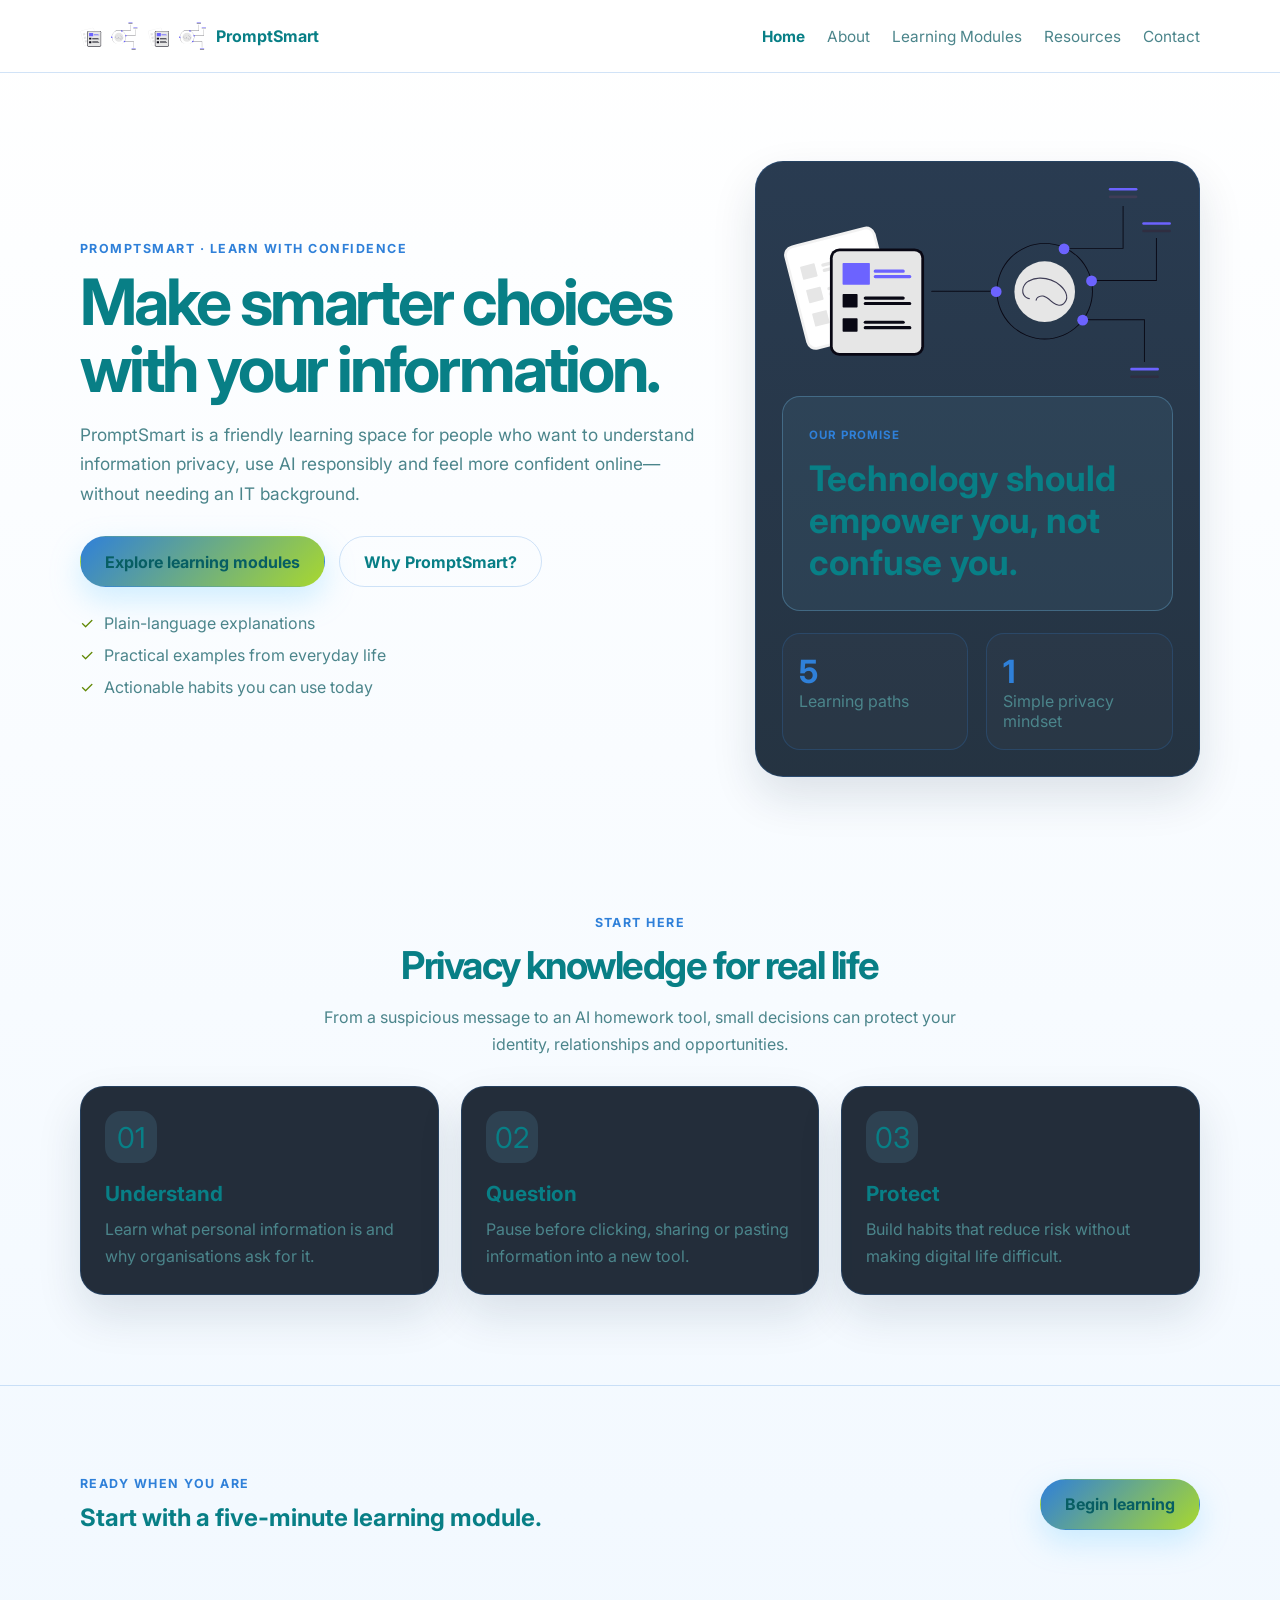
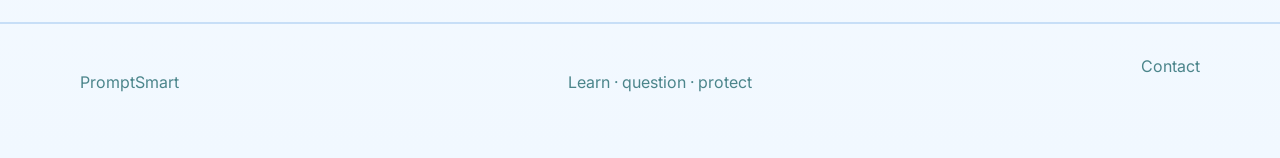
==== Educational Artefact/index.html @ b16e307a "Add files via upload" ====
<!DOCTYPE html>
<html lang="en">
  <head>
    <meta charset="UTF-8" />
    <meta name="viewport" content="width=device-width, initial-scale=1.0" />
    <title>PromptSmart | Information Privacy Made Practical</title>
    <meta name="description" content="PromptSmart makes information privacy and responsible AI easier to understand and apply." />
    <meta name="referrer" content="strict-origin-when-cross-origin" />
    <link rel="preconnect" href="https://fonts.googleapis.com" />
    <link rel="preconnect" href="https://fonts.gstatic.com" crossorigin />
    <link href="https://fonts.googleapis.com/css2?family=Inter:wght@400;500;600;700;800&display=swap" rel="stylesheet" />
    <link rel="stylesheet" href="styles.css" />
  </head>
  <body>
    <a class="skip-link" href="#main-content">Skip to content</a>
    <header class="topbar"><div class="container nav"><a class="brand" href="index.html" aria-label="PromptSmart home"><img class="brand-logo-image" src="assets/Document%20analysis%20logo.svg" alt="A person using a laptop with an AI assistant" /><span>PromptSmart</span></a><nav class="nav-links" aria-label="Main navigation"><a class="active" href="index.html">Home</a><a href="about.html">About</a><a href="modules.html">Learning Modules</a><a href="resources.html">Resources</a><a href="contact.html">Contact</a></nav></div></header>
    <main id="main-content">
      <section class="hero"><div class="container hero-grid"><div class="hero-copy"><p class="eyebrow">PromptSmart · Learn with confidence</p><h1>Make smarter choices with your information.</h1><p class="subtitle">PromptSmart is a friendly learning space for people who want to understand information privacy, use AI responsibly and feel more confident online—without needing an IT background.</p><div class="hero-actions"><a class="button primary" href="modules.html">Explore learning modules</a><a class="button secondary" href="about.html">Why PromptSmart?</a></div><ul class="hero-points"><li>Plain-language explanations</li><li>Practical examples from everyday life</li><li>Actionable habits you can use today</li></ul></div><div class="hero-panel" aria-label="PromptSmart overview"><img class="hero-illustration" src="assets/Document%20analysis%20logo.svg" alt="A person entering information into a laptop while an AI assistant analyses a document" /><div class="mini-card"><span class="label">Our promise</span><h2>Technology should empower you, not confuse you.</h2></div><div class="stats"><div><strong>5</strong><span>Learning paths</span></div><div><strong>1</strong><span>Simple privacy mindset</span></div></div></div></div></section>
      <section class="section"><div class="container"><div class="section-heading narrow"><p class="eyebrow">Start here</p><h2>Privacy knowledge for real life</h2><p class="section-intro">From a suspicious message to an AI homework tool, small decisions can protect your identity, relationships and opportunities.</p></div><div class="card-grid"><article class="info-card"><span class="icon">01</span><h3>Understand</h3><p>Learn what personal information is and why organisations ask for it.</p></article><article class="info-card"><span class="icon">02</span><h3>Question</h3><p>Pause before clicking, sharing or pasting information into a new tool.</p></article><article class="info-card"><span class="icon">03</span><h3>Protect</h3><p>Build habits that reduce risk without making digital life difficult.</p></article></div></div></section>
      <section class="section alt-section"><div class="container cta-banner"><div><p class="eyebrow">Ready when you are</p><h2>Start with a five-minute learning module.</h2></div><a class="button primary" href="modules.html">Begin learning</a></div></section>
    </main>
    <footer class="footer"><div class="container footer-inner"><p>PromptSmart</p><p>Learn · question · protect</p><a href="contact.html">Contact</a></div></footer>
  </body>
</html>
---- Educational Artefact/styles.css ----
:root {
  --bg: #f7fbff;
  --bg-soft: #eaf4ff;
  --panel: #ffffff;
  --panel-strong: #e5f0ff;
  --primary: #2f80d9;
  --primary-strong: #256bb5;
  --accent: #a8d82f;
  --text: #087f86;
  --muted: #4b858b;
  --line: rgba(47, 128, 217, 0.22);
  --warning: #6e8f00;
  --good: #5f8700;
  --danger: #c53030;
  --box-bg: #fff4bf;
  --box-text: #075e63;
  --box-border: #ed8b2f;
  --shadow: 0 20px 45px rgba(16, 42, 67, 0.12);
}

* {
  box-sizing: border-box;
}

html {
  scroll-behavior: smooth;
}

body {
  margin: 0;
  font-family: "Inter", sans-serif;
  background: linear-gradient(180deg, #ffffff 0%, #f1f8ff 100%);
  color: var(--text);
}

a {
  color: inherit;
  text-decoration: none;
}

a:hover,
.resource-item a {
  color: var(--primary);
}

a:focus-visible,
button:focus-visible,
input:focus-visible,
textarea:focus-visible,
summary:focus-visible {
  outline: 3px solid var(--warning);
  outline-offset: 3px;
}

button,
input,
textarea {
  font: inherit;
}

.skip-link {
  position: absolute;
  left: 16px;
  top: -100px;
  z-index: 20;
  padding: 10px 14px;
  border-radius: 8px;
  background: var(--accent);
  color: #075e63;
}

.skip-link:focus {
  top: 12px;
}

.container {
  width: min(1120px, calc(100% - 32px));
  margin: 0 auto;
}

.topbar {
  position: sticky;
  top: 0;
  z-index: 10;
  background: rgba(255, 255, 255, 0.94);
  backdrop-filter: blur(10px);
  border-bottom: 1px solid var(--line);
}

.nav {
  display: flex;
  align-items: center;
  justify-content: space-between;
  min-height: 72px;
}

.brand {
  display: inline-flex;
  align-items: center;
  gap: 10px;
  font-weight: 700;
}

.brand-mark {
  display: inline-grid;
  place-items: center;
  width: 28px;
  height: 28px;
  border-radius: 8px;
  background: linear-gradient(135deg, var(--primary), var(--accent));
  color: #075e63;
  font-weight: 800;
}

.brand-logo {
  width: 64px;
  height: 36px;
  flex: 0 0 auto;
  overflow: visible;
}

.brand-logo-image {
  width: 58px;
  height: 38px;
  flex: 0 0 auto;
  object-fit: contain;
}

.brand-logo {
  display: none;
}

.brand::before {
  content: "";
  display: block;
  width: 58px;
  height: 38px;
  flex: 0 0 auto;
  background: center / contain no-repeat url("assets/Document%20analysis%20logo.svg");
}

.hero-illustration {
  display: block;
  width: 100%;
  max-height: 190px;
  margin-bottom: 18px;
  object-fit: contain;
}

.logo-laptop,
.logo-screen,
.logo-chatbot,
.logo-bubble {
  stroke: var(--primary);
  stroke-width: 2;
}

.logo-laptop,
.logo-chatbot {
  fill: var(--accent);
}

.logo-screen,
.logo-bubble {
  fill: #ffffff;
}

.logo-person {
  fill: none;
  stroke: var(--box-text);
  stroke-width: 3;
  stroke-linecap: round;
}

.logo-eye {
  fill: var(--box-text);
}

.logo-smile {
  fill: none;
  stroke: var(--box-text);
  stroke-width: 2;
  stroke-linecap: round;
}

.logo-bubble-text {
  fill: var(--box-text);
  font-family: Inter, sans-serif;
  font-size: 6px;
  font-weight: 800;
  text-anchor: middle;
}

.nav-links {
  display: flex;
  gap: 22px;
  color: var(--muted);
  font-size: 0.96rem;
}

.nav-links a.active {
  color: var(--text);
  font-weight: 700;
}

.hero {
  padding: 88px 0 48px;
}

.page-hero {
  padding: 86px 0 56px;
  background: radial-gradient(circle at 80% 20%, rgba(168, 216, 47, 0.18), transparent 40%);
}

.narrow-copy {
  max-width: 760px;
}

.narrow-copy .subtitle {
  max-width: 700px;
}

.hero-grid {
  display: grid;
  grid-template-columns: 1.3fr 0.9fr;
  gap: 32px;
  align-items: center;
}

.eyebrow {
  margin: 0 0 12px;
  font-size: 0.78rem;
  letter-spacing: 0.12em;
  text-transform: uppercase;
  color: var(--primary);
  font-weight: 700;
}

h1 {
  margin: 0;
  font-size: clamp(2.5rem, 5vw, 4.4rem);
  line-height: 1.05;
  letter-spacing: -0.05em;
}

.subtitle {
  margin-top: 18px;
  max-width: 620px;
  font-size: 1.08rem;
  line-height: 1.7;
  color: var(--muted);
}

.hero-actions {
  display: flex;
  gap: 14px;
  flex-wrap: wrap;
  margin-top: 28px;
}

.button {
  display: inline-flex;
  align-items: center;
  justify-content: center;
  border: 1px solid transparent;
  border-radius: 999px;
  padding: 0.9rem 1.5rem;
  font-weight: 700;
  cursor: pointer;
  transition: transform 0.2s ease, box-shadow 0.2s ease, opacity 0.2s ease;
}

.button:hover {
  transform: translateY(-1px);
}

.button.primary {
  background: linear-gradient(135deg, var(--primary), var(--accent));
  color: #075e63;
  box-shadow: 0 12px 30px rgba(122, 209, 255, 0.35);
}

.button.secondary {
  background: transparent;
  border-color: var(--line);
  color: var(--text);
}

.hero-points {
  list-style: none;
  padding: 0;
  margin: 26px 0 0;
  display: grid;
  gap: 12px;
  color: var(--muted);
}

.hero-points li::before {
  content: "✓";
  color: var(--good);
  margin-right: 10px;
}

.hero-panel {
  background: linear-gradient(180deg, rgba(18, 38, 62, 0.9), rgba(13, 29, 45, 0.9));
  border: 1px solid var(--line);
  border-radius: 28px;
  padding: 26px;
  box-shadow: var(--shadow);
}

.mini-card {
  padding: 26px;
  border-radius: 18px;
  background: rgba(122, 209, 255, 0.07);
  border: 1px solid rgba(122, 209, 255, 0.28);
}

.mini-card .label {
  display: inline-block;
  color: var(--primary);
  font-weight: 700;
  font-size: 0.72rem;
  text-transform: uppercase;
  letter-spacing: 0.08em;
}

.mini-card h2 {
  margin: 14px 0 0;
  font-size: clamp(1.5rem, 3vw, 2.2rem);
  line-height: 1.2;
}

.stats {
  margin-top: 22px;
  display: grid;
  grid-template-columns: repeat(2, minmax(0, 1fr));
  gap: 18px;
}

.stats div {
  background: rgba(255, 255, 255, 0.02);
  border: 1px solid var(--line);
  border-radius: 18px;
  padding: 18px 16px;
}

.stats strong {
  display: block;
  font-size: 2rem;
  color: var(--primary);
}

.stats span {
  color: var(--muted);
}

.section {
  padding: 90px 0;
}

.alt-section {
  background: rgba(255, 255, 255, 0.01);
  border-top: 1px solid var(--line);
  border-bottom: 1px solid var(--line);
}

.section-heading {
  margin-bottom: 28px;
  text-align: center;
}

.section-heading.left-align {
  text-align: left;
}

.section-heading.narrow {
  max-width: 680px;
  margin-left: auto;
  margin-right: auto;
}

.section-heading h2 {
  margin: 0;
  font-size: clamp(2rem, 3vw, 3rem);
  letter-spacing: -0.04em;
}

.section-intro {
  max-width: 720px;
  margin: 16px auto 0;
  color: var(--muted);
  line-height: 1.7;
}

.definition-grid,
.evidence-grid {
  display: grid;
  grid-template-columns: repeat(2, minmax(0, 1fr));
  gap: 20px;
}

.definition-card,
.evidence-card {
  padding: 26px;
  border: 1px solid var(--box-border);
  border-radius: 20px;
  background: var(--box-bg);
  color: var(--box-text);
}

.definition-card h3,
.evidence-card strong {
  color: var(--box-text);
}

.definition-card p,
.evidence-card p {
  color: var(--box-text);
  line-height: 1.7;
}

.evidence-grid {
  grid-template-columns: repeat(3, minmax(0, 1fr));
}

.evidence-card strong {
  display: block;
  margin-bottom: 12px;
  font-size: 2rem;
}

.evidence-card a,
.evidence-card span {
  color: var(--box-text);
  font-size: 0.85rem;
  font-weight: 700;
}

.section-heading.left-align .section-intro {
  margin-left: 0;
}

.left-copy {
  margin-left: 0;
}

.card-grid {
  display: grid;
  grid-template-columns: repeat(3, minmax(0, 1fr));
  gap: 22px;
}

.info-card {
  background: rgba(17, 28, 42, 0.92);
  border: 1px solid var(--line);
  border-radius: 24px;
  padding: 24px;
  box-shadow: var(--shadow);
}

.icon {
  display: inline-grid;
  place-items: center;
  width: 52px;
  height: 52px;
  border-radius: 16px;
  background: rgba(122, 209, 255, 0.12);
  font-size: 1.8rem;
}

.info-card h3 {
  margin: 18px 0 10px;
  font-size: 1.3rem;
}

.info-card p,
.resource-item p,
.tip-box p {
  margin: 0;
  line-height: 1.7;
  color: var(--muted);
}

.tips-list {
  display: grid;
  grid-template-columns: repeat(4, minmax(0, 1fr));
  gap: 18px;
}

.tip-box {
  display: flex;
  flex-direction: column;
  gap: 14px;
  padding: 26px 20px;
  background: rgba(17, 28, 42, 0.92);
  border-radius: 18px;
  border: 1px solid var(--line);
}

.tip-box span {
  font-size: 0.8rem;
  font-weight: 800;
  color: var(--primary);
  letter-spacing: 0.12em;
}

.impact-grid {
  display: grid;
  grid-template-columns: repeat(3, minmax(0, 1fr));
  gap: 18px;
}

.impact-card,
.checklist,
.callout,
.notice-card {
  border: 1px solid var(--line);
  border-radius: 20px;
  background: rgba(17, 28, 42, 0.92);
}

.impact-card {
  padding: 24px;
}

.impact-card strong {
  display: block;
  margin-bottom: 10px;
  color: var(--accent);
  font-size: 1.15rem;
}

.impact-card p,
.checklist li,
.callout,
.notice-card p {
  color: var(--muted);
  line-height: 1.7;
}

.callout {
  margin-top: 22px;
  padding: 18px 20px;
}

.callout strong {
  color: var(--text);
}

.example-details {
  max-width: 760px;
  margin: 22px auto 0;
  padding: 18px 20px;
  border: 1px solid var(--line);
  border-radius: 16px;
  background: rgba(122, 209, 255, 0.05);
}

.example-details summary {
  cursor: pointer;
  color: var(--primary);
  font-weight: 700;
}

.example-details p {
  margin: 14px 0 0;
  color: var(--muted);
  line-height: 1.7;
}

.checklist {
  max-width: 760px;
  margin: 28px auto 0;
  padding: 24px 28px;
}

.checklist h3 {
  margin-top: 0;
}

.checklist li {
  margin: 10px 0;
}

.quiz-layout {
  display: grid;
  grid-template-columns: 0.9fr 1.1fr;
  gap: 30px;
  align-items: start;
}

.quiz-card {
  background: rgba(17, 28, 42, 0.92);
  border: 1px solid var(--line);
  border-radius: 28px;
  padding: 28px;
  box-shadow: var(--shadow);
}

.question-block {
  display: none;
}

.question-block.active {
  display: block;
}

.question-number {
  margin: 0 0 12px;
  font-size: 0.75rem;
  letter-spacing: 0.12em;
  text-transform: uppercase;
  color: var(--primary);
  font-weight: 700;
}

.question-title {
  margin: 0 0 18px;
  font-size: 1.55rem;
  line-height: 1.35;
}

.answers {
  display: grid;
  gap: 12px;
}

.answer-option {
  display: flex;
  align-items: center;
  gap: 12px;
  width: 100%;
  text-align: left;
  padding: 14px 15px;
  border-radius: 14px;
  border: 1px solid var(--line);
  background: #ffffff;
  color: var(--box-text);
  cursor: pointer;
  transition: border-color 0.2s ease, transform 0.2s ease, background 0.2s ease;
}

.answer-option:hover {
  border-color: rgba(122, 209, 255, 0.6);
  transform: translateY(-1px);
}

.answer-option.selected {
  border-color: var(--primary);
  background: rgba(122, 209, 255, 0.08);
}

.answer-option.correct {
  border-color: rgba(127, 224, 162, 0.8);
  background: rgba(127, 224, 162, 0.12);
}

.answer-option.incorrect {
  border-color: rgba(255, 127, 127, 0.8);
  background: rgba(255, 127, 127, 0.1);
}

.answer-indicator {
  display: inline-grid;
  place-items: center;
  width: 20px;
  height: 20px;
  border-radius: 50%;
  border: 1px solid rgba(255, 255, 255, 0.3);
  font-size: 0.64rem;
  font-weight: 800;
}

.result-panel {
  margin-top: 18px;
  border-radius: 18px;
  padding: 18px 20px;
  border: 1px solid var(--line);
  background: rgba(122, 209, 255, 0.05);
}

.result-panel h3 {
  margin: 0 0 6px;
  font-size: 1.4rem;
}

.result-panel p {
  margin: 0;
  line-height: 1.7;
  color: var(--muted);
}

.quiz-actions {
  display: flex;
  justify-content: space-between;
  gap: 12px;
  margin-top: 24px;
}

.hidden {
  display: none !important;
}

.resources {
  padding-bottom: 100px;
}

.resource-grid {
  display: grid;
  grid-template-columns: repeat(3, minmax(0, 1fr));
  gap: 18px;
}

.resource-item {
  padding: 24px 22px;
  background: rgba(17, 28, 42, 0.92);
  border: 1px solid var(--line);
  border-radius: 20px;
}

.resource-item strong {
  display: block;
  margin-bottom: 10px;
  font-size: 1.08rem;
}

.resource-item a {
  display: inline-block;
  margin-top: 16px;
  font-weight: 700;
}

.resource-grid-wide {
  grid-template-columns: repeat(2, minmax(0, 1fr));
}

.resource-type {
  display: block;
  margin-bottom: 10px;
  color: var(--primary);
  font-size: 0.75rem;
  font-weight: 700;
  letter-spacing: 0.1em;
  text-transform: uppercase;
}

.module-list {
  display: grid;
  gap: 18px;
  max-width: 900px;
  margin: 0 auto;
}

.module-card {
  display: grid;
  grid-template-columns: 72px 1fr;
  gap: 20px;
  padding: 26px;
  border: 1px solid var(--line);
  border-radius: 22px;
  background: rgba(17, 28, 42, 0.92);
}

.module-number {
  color: var(--primary);
  font-size: 1.8rem;
  font-weight: 800;
}

.module-card h2 {
  margin: 0 0 10px;
  font-size: 1.35rem;
}

.module-card p {
  color: var(--muted);
  line-height: 1.7;
}

.module-card details {
  margin-top: 16px;
}

.module-card summary {
  cursor: pointer;
  color: var(--accent);
  font-weight: 700;
}

.module-card details p {
  margin-bottom: 0;
}

.awareness-grid {
  display: grid;
  grid-template-columns: repeat(4, minmax(0, 1fr));
  gap: 16px;
}

.awareness-card {
  min-height: 190px;
  padding: 20px;
  border: 1px solid var(--line);
  border-radius: 18px;
  background: rgba(17, 28, 42, 0.92);
}

.awareness-card span {
  color: var(--primary);
  font-size: 0.75rem;
  font-weight: 800;
  letter-spacing: 0.1em;
}

.awareness-card h3 {
  margin: 14px 0 8px;
  font-size: 1.05rem;
}

.awareness-card p {
  margin: 0;
  color: var(--muted);
  line-height: 1.6;
}

.challenge-list {
  display: grid;
  gap: 10px;
  margin: 16px 0;
  padding-left: 1.4rem;
  color: var(--muted);
  line-height: 1.65;
}

.challenge-list li::marker {
  color: var(--primary);
  font-weight: 700;
}

.privacy-notice-inline {
  margin-top: 24px;
  padding: 18px 20px;
  border: 1px solid var(--line);
  border-radius: 16px;
  background: rgba(122, 209, 255, 0.05);
}

.privacy-notice-inline strong {
  color: var(--primary);
}

.privacy-notice-inline p {
  margin-bottom: 0;
  color: var(--muted);
  line-height: 1.7;
}

.cta-banner {
  display: flex;
  align-items: center;
  justify-content: space-between;
  gap: 24px;
}

.cta-banner h2 {
  margin: 0;
}

.contact-grid {
  display: grid;
  grid-template-columns: 0.9fr 1.1fr;
  gap: 36px;
  align-items: start;
}

.feedback-form {
  display: grid;
  gap: 10px;
  padding: 26px;
  border: 1px solid var(--line);
  border-radius: 24px;
  background: rgba(17, 28, 42, 0.92);
}

.feedback-form label {
  color: var(--muted);
  font-size: 0.9rem;
  font-weight: 600;
}

.feedback-form input,
.feedback-form textarea {
  width: 100%;
  margin-bottom: 8px;
  padding: 12px 14px;
  border: 1px solid var(--line);
  border-radius: 12px;
  background: rgba(255, 255, 255, 0.04);
  color: var(--text);
}

.feedback-form textarea {
  resize: vertical;
}

.form-status {
  min-height: 1.4em;
  margin: 4px 0 0;
  color: var(--accent);
}

.privacy-notice {
  padding-top: 64px;
}

.notice-card {
  display: flex;
  gap: 20px;
  padding: 28px;
}

.notice-card h2 {
  margin: 0;
}

.notice-card p:last-child {
  margin-bottom: 0;
}

.footer {
  border-top: 1px solid var(--line);
  padding: 32px 0 50px;
}

.footer-inner {
  display: flex;
  justify-content: space-between;
  gap: 16px;
  color: var(--muted);
  flex-wrap: wrap;
}

@media (prefers-reduced-motion: reduce) {
  html {
    scroll-behavior: auto;
  }

  *,
  *::before,
  *::after {
    transition-duration: 0.01ms !important;
  }
}

@media (max-width: 900px) {
  .hero-grid,
  .quiz-layout,
  .card-grid,
  .tips-list,
  .resource-grid,
  .impact-grid,
  .contact-grid,
  .resource-grid-wide,
  .awareness-grid,
  .definition-grid,
  .evidence-grid {
    grid-template-columns: 1fr;
  }

  .cta-banner {
    align-items: flex-start;
    flex-direction: column;
  }

  @media (min-width: 601px) and (max-width: 900px) {
    .awareness-grid {
      grid-template-columns: repeat(2, minmax(0, 1fr));
    }
  }

  .hero {
    padding-top: 64px;
  }

  /* Shared PromptSmart palette: blue, lime green and white. */
  .hero-panel,
  .info-card,
  .tip-box,
  .quiz-card,
  .resource-item,
  .module-card,
  .awareness-card,
  .feedback-form,
  .impact-card,
  .checklist,
  .callout,
  .notice-card,
  .example-details,
  .privacy-notice-inline {
    background: var(--box-bg);
    color: var(--box-text);
    border-color: var(--box-border);
  }

  .hero-panel p,
  .info-card p,
  .tip-box p,
  .quiz-card p,
  .resource-item p,
  .module-card p,
  .awareness-card p,
  .feedback-form label,
  .impact-card p,
  .checklist li {
    color: var(--box-text);
  }

  .mini-card,
  .result-panel {
    background: var(--box-bg);
    color: var(--text);
    border-color: var(--box-border);
  }

  .mini-card h2,
  .result-panel h3,
  .result-panel p,
  .example-details p,
  .callout,
  .notice-card p,
  .privacy-notice-inline p {
    color: var(--box-text);
  }

  .example-details,
  .callout,
  .privacy-notice-inline {
    background: var(--box-bg);
  }

  .alt-section {
    background: var(--bg-soft);
  }

  .brand-mark {
    background: linear-gradient(135deg, var(--primary), var(--accent));
  }

  .button.primary {
    background: linear-gradient(135deg, var(--primary), var(--accent));
    color: #075e63;
  }

  .hero-panel .label,
  .info-card h3,
  .tip-box span,
  .module-card h2,
  .awareness-card h3,
  .resource-item strong,
  .impact-card strong,
  .checklist h3,
  .feedback-form button {
    color: var(--box-text);
  }

  .nav {
    flex-direction: column;
    justify-content: center;
    gap: 16px;
    padding: 14px 0 18px;
  }

  .nav-links {
    flex-wrap: wrap;
    justify-content: center;
  }
}
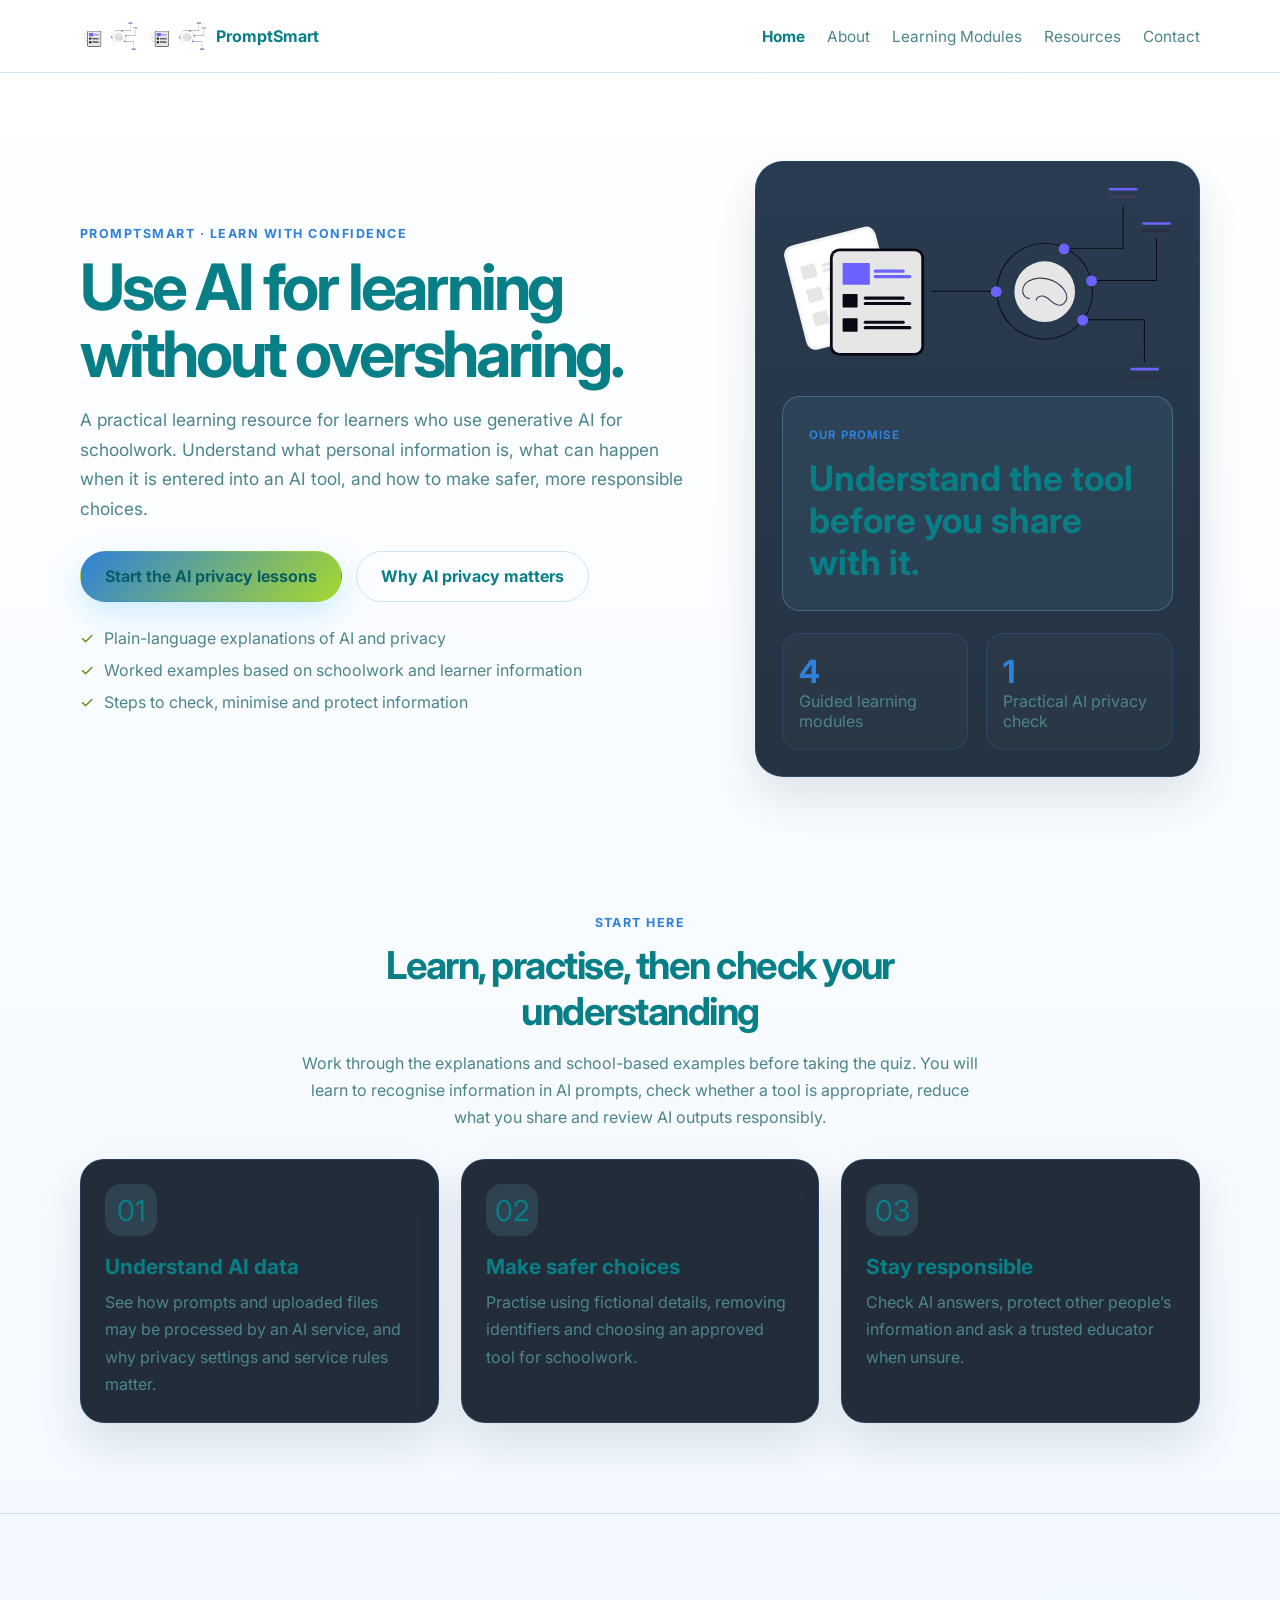
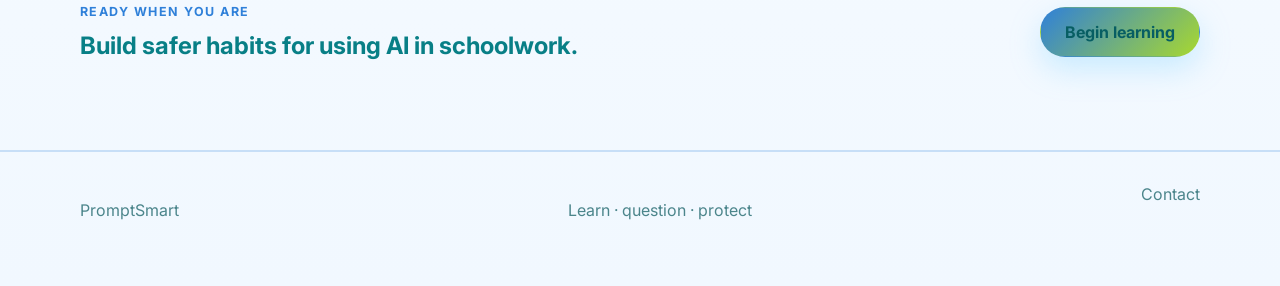
==== commit 3a794d0f: "Expand AI privacy learning experience Focus lessons on AI use in schoolwork, add responsive progress" ====
--- a/Educational Artefact/index.html
+++ b/Educational Artefact/index.html
@@ -3,8 +3,8 @@
   <head>
     <meta charset="UTF-8" />
     <meta name="viewport" content="width=device-width, initial-scale=1.0" />
-    <title>PromptSmart | Information Privacy Made Practical</title>
-    <meta name="description" content="PromptSmart makes information privacy and responsible AI easier to understand and apply." />
+    <title>PromptSmart | AI Privacy for Schoolwork</title>
+    <meta name="description" content="Learn how to protect personal information while using generative AI for schoolwork with PromptSmart." />
     <meta name="referrer" content="strict-origin-when-cross-origin" />
     <link rel="preconnect" href="https://fonts.googleapis.com" />
     <link rel="preconnect" href="https://fonts.gstatic.com" crossorigin />
@@ -15,9 +15,9 @@
     <a class="skip-link" href="#main-content">Skip to content</a>
     <header class="topbar"><div class="container nav"><a class="brand" href="index.html" aria-label="PromptSmart home"><img class="brand-logo-image" src="assets/Document%20analysis%20logo.svg" alt="A person using a laptop with an AI assistant" /><span>PromptSmart</span></a><nav class="nav-links" aria-label="Main navigation"><a class="active" href="index.html">Home</a><a href="about.html">About</a><a href="modules.html">Learning Modules</a><a href="resources.html">Resources</a><a href="contact.html">Contact</a></nav></div></header>
     <main id="main-content">
-      <section class="hero"><div class="container hero-grid"><div class="hero-copy"><p class="eyebrow">PromptSmart · Learn with confidence</p><h1>Make smarter choices with your information.</h1><p class="subtitle">PromptSmart is a friendly learning space for people who want to understand information privacy, use AI responsibly and feel more confident online—without needing an IT background.</p><div class="hero-actions"><a class="button primary" href="modules.html">Explore learning modules</a><a class="button secondary" href="about.html">Why PromptSmart?</a></div><ul class="hero-points"><li>Plain-language explanations</li><li>Practical examples from everyday life</li><li>Actionable habits you can use today</li></ul></div><div class="hero-panel" aria-label="PromptSmart overview"><img class="hero-illustration" src="assets/Document%20analysis%20logo.svg" alt="A person entering information into a laptop while an AI assistant analyses a document" /><div class="mini-card"><span class="label">Our promise</span><h2>Technology should empower you, not confuse you.</h2></div><div class="stats"><div><strong>5</strong><span>Learning paths</span></div><div><strong>1</strong><span>Simple privacy mindset</span></div></div></div></div></section>
-      <section class="section"><div class="container"><div class="section-heading narrow"><p class="eyebrow">Start here</p><h2>Privacy knowledge for real life</h2><p class="section-intro">From a suspicious message to an AI homework tool, small decisions can protect your identity, relationships and opportunities.</p></div><div class="card-grid"><article class="info-card"><span class="icon">01</span><h3>Understand</h3><p>Learn what personal information is and why organisations ask for it.</p></article><article class="info-card"><span class="icon">02</span><h3>Question</h3><p>Pause before clicking, sharing or pasting information into a new tool.</p></article><article class="info-card"><span class="icon">03</span><h3>Protect</h3><p>Build habits that reduce risk without making digital life difficult.</p></article></div></div></section>
-      <section class="section alt-section"><div class="container cta-banner"><div><p class="eyebrow">Ready when you are</p><h2>Start with a five-minute learning module.</h2></div><a class="button primary" href="modules.html">Begin learning</a></div></section>
+      <section class="hero"><div class="container hero-grid"><div class="hero-copy"><p class="eyebrow">PromptSmart · Learn with confidence</p><h1>Use AI for learning without oversharing.</h1><p class="subtitle">A practical learning resource for learners who use generative AI for schoolwork. Understand what personal information is, what can happen when it is entered into an AI tool, and how to make safer, more responsible choices.</p><div class="hero-actions"><a class="button primary" href="modules.html">Start the AI privacy lessons</a><a class="button secondary" href="about.html">Why AI privacy matters</a></div><ul class="hero-points"><li>Plain-language explanations of AI and privacy</li><li>Worked examples based on schoolwork and learner information</li><li>Steps to check, minimise and protect information</li></ul></div><div class="hero-panel" aria-label="PromptSmart overview"><img class="hero-illustration" src="assets/Document%20analysis%20logo.svg" alt="A person entering information into a laptop while an AI assistant analyses a document" /><div class="mini-card"><span class="label">Our promise</span><h2>Understand the tool before you share with it.</h2></div><div class="stats"><div><strong>4</strong><span>Guided learning modules</span></div><div><strong>1</strong><span>Practical AI privacy check</span></div></div></div></div></section>
+      <section class="section"><div class="container"><div class="section-heading narrow"><p class="eyebrow">Start here</p><h2>Learn, practise, then check your understanding</h2><p class="section-intro">Work through the explanations and school-based examples before taking the quiz. You will learn to recognise information in AI prompts, check whether a tool is appropriate, reduce what you share and review AI outputs responsibly.</p></div><div class="card-grid"><article class="info-card"><span class="icon">01</span><h3>Understand AI data</h3><p>See how prompts and uploaded files may be processed by an AI service, and why privacy settings and service rules matter.</p></article><article class="info-card"><span class="icon">02</span><h3>Make safer choices</h3><p>Practise using fictional details, removing identifiers and choosing an approved tool for schoolwork.</p></article><article class="info-card"><span class="icon">03</span><h3>Stay responsible</h3><p>Check AI answers, protect other people’s information and ask a trusted educator when unsure.</p></article></div></div></section>
+      <section class="section alt-section"><div class="container cta-banner"><div><p class="eyebrow">Ready when you are</p><h2>Build safer habits for using AI in schoolwork.</h2></div><a class="button primary" href="modules.html">Begin learning</a></div></section>
     </main>
     <footer class="footer"><div class="container footer-inner"><p>PromptSmart</p><p>Learn · question · protect</p><a href="contact.html">Contact</a></div></footer>
   </body>
--- a/Educational Artefact/styles.css
+++ b/Educational Artefact/styles.css
@@ -24,6 +24,7 @@
 
 html {
   scroll-behavior: smooth;
+  scroll-padding-top: 96px;
 }
 
 body {
@@ -380,6 +381,204 @@
   margin-right: auto;
 }
 
+.learning-jump {
+  padding: 16px 0;
+  border-top: 1px solid var(--line);
+  border-bottom: 1px solid var(--line);
+  background: rgba(255, 255, 255, 0.94);
+}
+
+.learning-jump-inner {
+  display: flex;
+  align-items: center;
+  justify-content: center;
+  flex-wrap: wrap;
+  gap: 10px;
+}
+
+.learning-jump-inner strong {
+  margin-right: 6px;
+}
+
+.learning-jump a {
+  display: inline-flex;
+  min-height: 42px;
+  align-items: center;
+  padding: 8px 14px;
+  border: 1px solid var(--line);
+  border-radius: 999px;
+  background: var(--panel);
+  color: var(--box-text);
+  font-size: 0.92rem;
+  font-weight: 600;
+}
+
+.learning-jump a:hover {
+  border-color: var(--box-border);
+  background: var(--box-bg);
+  color: var(--box-text);
+}
+
+.content-accordion {
+  margin: 0 auto;
+  border: 1px solid var(--box-border);
+  border-radius: 18px;
+  background: var(--box-bg);
+  color: var(--box-text);
+  box-shadow: 0 8px 20px rgba(16, 42, 67, 0.06);
+}
+
+.content-accordion > summary {
+  display: flex;
+  min-height: 54px;
+  align-items: center;
+  justify-content: space-between;
+  padding: 15px 20px;
+  border-radius: inherit;
+  color: var(--box-text);
+  cursor: pointer;
+  list-style: none;
+  font-weight: 700;
+  line-height: 1.5;
+}
+
+.content-accordion > summary::-webkit-details-marker {
+  display: none;
+}
+
+.content-accordion > summary::after {
+  content: "+";
+  margin-left: 14px;
+  color: var(--box-text);
+  font-size: 1.35rem;
+  font-weight: 500;
+}
+
+.content-accordion[open] > summary::after {
+  content: "−";
+}
+
+.content-accordion[open] > summary {
+  border-bottom: 1px solid var(--box-border);
+  border-radius: 18px 18px 0 0;
+}
+
+.content-accordion > .card-grid,
+.content-accordion > .split-content,
+.module-accordion-content,
+.content-accordion > .awareness-grid {
+  padding: 20px;
+}
+
+.content-accordion > .card-grid {
+  margin-bottom: 0;
+}
+
+.content-accordion .privacy-notice-inline {
+  margin: 0 20px 20px;
+}
+
+.assessment-layout > .content-accordion,
+.quiz-layout > .content-accordion {
+  width: 100%;
+}
+
+.assessment-layout > .content-accordion > form {
+  border: 0;
+  border-radius: 0 0 18px 18px;
+  box-shadow: none;
+}
+
+.quiz-layout > .content-accordion > .quiz-card {
+  border: 0;
+  border-radius: 0 0 18px 18px;
+  box-shadow: none;
+}
+
+.section[id],
+.learning-jump {
+  scroll-margin-top: 96px;
+}
+
+.module-accordion {
+  overflow: hidden;
+  border: 1px solid var(--box-border);
+  border-radius: 18px;
+  background: var(--box-bg);
+  color: var(--box-text);
+  box-shadow: 0 8px 20px rgba(16, 42, 67, 0.06);
+}
+
+.module-accordion > summary {
+  display: flex;
+  min-height: 84px;
+  align-items: center;
+  gap: 18px;
+  padding: 18px 22px;
+  color: var(--box-text);
+  cursor: pointer;
+  list-style: none;
+}
+
+.module-accordion > summary::-webkit-details-marker {
+  display: none;
+}
+
+.module-accordion > summary::after {
+  content: "+";
+  margin-left: auto;
+  color: var(--box-text);
+  font-size: 1.5rem;
+  font-weight: 500;
+}
+
+.module-accordion[open] > summary::after {
+  content: "−";
+}
+
+.module-summary-text {
+  display: grid;
+  gap: 4px;
+  min-width: 0;
+}
+
+.module-summary-text strong {
+  font-size: 1.08rem;
+}
+
+.module-summary-text > span {
+  color: var(--box-text);
+  line-height: 1.5;
+}
+
+.module-accordion-content {
+  border-top: 1px solid var(--box-border);
+}
+
+.module-accordion-content > details {
+  border-top: 1px solid var(--box-border);
+}
+
+.module-accordion-content > details:first-child {
+  border-top: 0;
+}
+
+.module-accordion-content > details > summary {
+  padding: 12px 0;
+  color: var(--box-text);
+  cursor: pointer;
+  font-weight: 700;
+}
+
+.module-accordion-content .challenge-list,
+.module-accordion-content p {
+  color: var(--box-text);
+}
+
+.module-accordion-content p:last-child {
+  margin-bottom: 0;
+}
+
 .section-heading h2 {
   margin: 0;
   font-size: clamp(2rem, 3vw, 3rem);
@@ -590,6 +789,66 @@
   align-items: start;
 }
 
+.assessment-layout {
+  display: grid;
+  grid-template-columns: 0.85fr 1.15fr;
+  gap: 30px;
+  align-items: start;
+}
+
+.assessment-card {
+  padding: 26px;
+  border: 1px solid var(--box-border);
+  border-radius: 22px;
+  background: var(--box-bg);
+  color: var(--box-text);
+  box-shadow: var(--shadow);
+}
+
+.assessment-question {
+  margin: 0 0 22px;
+  padding: 0 0 18px;
+  border: 0;
+  border-bottom: 1px solid var(--box-border);
+}
+
+.assessment-question legend {
+  margin-bottom: 12px;
+  color: var(--box-text);
+  font-weight: 700;
+  line-height: 1.5;
+}
+
+.assessment-option {
+  display: flex;
+  align-items: flex-start;
+  gap: 10px;
+  margin: 8px 0;
+  padding: 10px 12px;
+  border: 1px solid transparent;
+  border-radius: 10px;
+  background: #ffffff;
+  color: var(--box-text);
+  cursor: pointer;
+  line-height: 1.5;
+}
+
+.assessment-option input {
+  flex: 0 0 auto;
+  margin: 4px 0 0;
+  accent-color: var(--box-text);
+}
+
+.assessment-card .form-status {
+  color: var(--box-text);
+  font-weight: 600;
+}
+
+.assessment-card button:disabled {
+  cursor: not-allowed;
+  opacity: 0.7;
+}
+
 .quiz-card {
   background: rgba(17, 28, 42, 0.92);
   border: 1px solid var(--line);
@@ -667,9 +926,26 @@
   width: 20px;
   height: 20px;
   border-radius: 50%;
-  border: 1px solid rgba(255, 255, 255, 0.3);
+  border: 1px solid var(--box-text);
+  color: var(--box-text);
   font-size: 0.64rem;
   font-weight: 800;
+  flex: 0 0 auto;
+}
+
+.answer-option:disabled {
+  cursor: default;
+  transform: none;
+}
+
+.result-detail {
+  margin: 18px 0 0;
+  padding: 14px 16px;
+  border-left: 4px solid var(--box-border);
+  border-radius: 8px;
+  background: #ffffff;
+  color: var(--box-text);
+  line-height: 1.7;
 }
 
 .result-panel {
@@ -689,6 +965,21 @@
   margin: 0;
   line-height: 1.7;
   color: var(--muted);
+}
+
+.score-breakdown {
+  display: grid;
+  gap: 8px;
+  margin: 16px 0;
+  padding-left: 1.25rem;
+  color: var(--box-text);
+  line-height: 1.6;
+}
+
+.assessment-note {
+  padding-top: 12px;
+  border-top: 1px solid var(--box-border);
+  font-size: 0.88rem;
 }
 
 .quiz-actions {
@@ -956,6 +1247,7 @@
 @media (max-width: 900px) {
   .hero-grid,
   .quiz-layout,
+  .assessment-layout,
   .card-grid,
   .tips-list,
   .resource-grid,
@@ -988,6 +1280,7 @@
   .info-card,
   .tip-box,
   .quiz-card,
+  .assessment-card,
   .resource-item,
   .module-card,
   .awareness-card,
@@ -1007,6 +1300,7 @@
   .info-card p,
   .tip-box p,
   .quiz-card p,
+  .assessment-card p,
   .resource-item p,
   .module-card p,
   .awareness-card p,
@@ -1076,3 +1370,69 @@
     justify-content: center;
   }
 }
+
+@media (max-width: 600px) {
+  .section {
+    padding: 56px 0;
+  }
+
+  .learning-jump {
+    padding: 12px 0;
+  }
+
+  .learning-jump-inner {
+    display: grid;
+    grid-template-columns: repeat(2, minmax(0, 1fr));
+    gap: 8px;
+  }
+
+  .learning-jump-inner strong {
+    grid-column: 1 / -1;
+    margin: 0 0 2px;
+  }
+
+  .learning-jump a {
+    justify-content: center;
+    min-height: 44px;
+    padding: 8px;
+    text-align: center;
+    font-size: 0.86rem;
+  }
+
+  .content-accordion > summary {
+    padding: 14px 16px;
+  }
+
+  .content-accordion > .card-grid,
+  .content-accordion > .split-content,
+  .module-accordion-content,
+  .content-accordion > .awareness-grid {
+    padding: 14px;
+  }
+
+  .content-accordion .privacy-notice-inline {
+    margin: 0 14px 14px;
+  }
+
+  .module-accordion > summary {
+    min-height: 76px;
+    gap: 12px;
+    padding: 14px;
+  }
+
+  .module-number {
+    font-size: 1.45rem;
+  }
+
+  .module-summary-text strong {
+    font-size: 1rem;
+  }
+
+  .module-summary-text > span {
+    font-size: 0.9rem;
+  }
+
+  .assessment-card {
+    padding: 16px;
+  }
+}
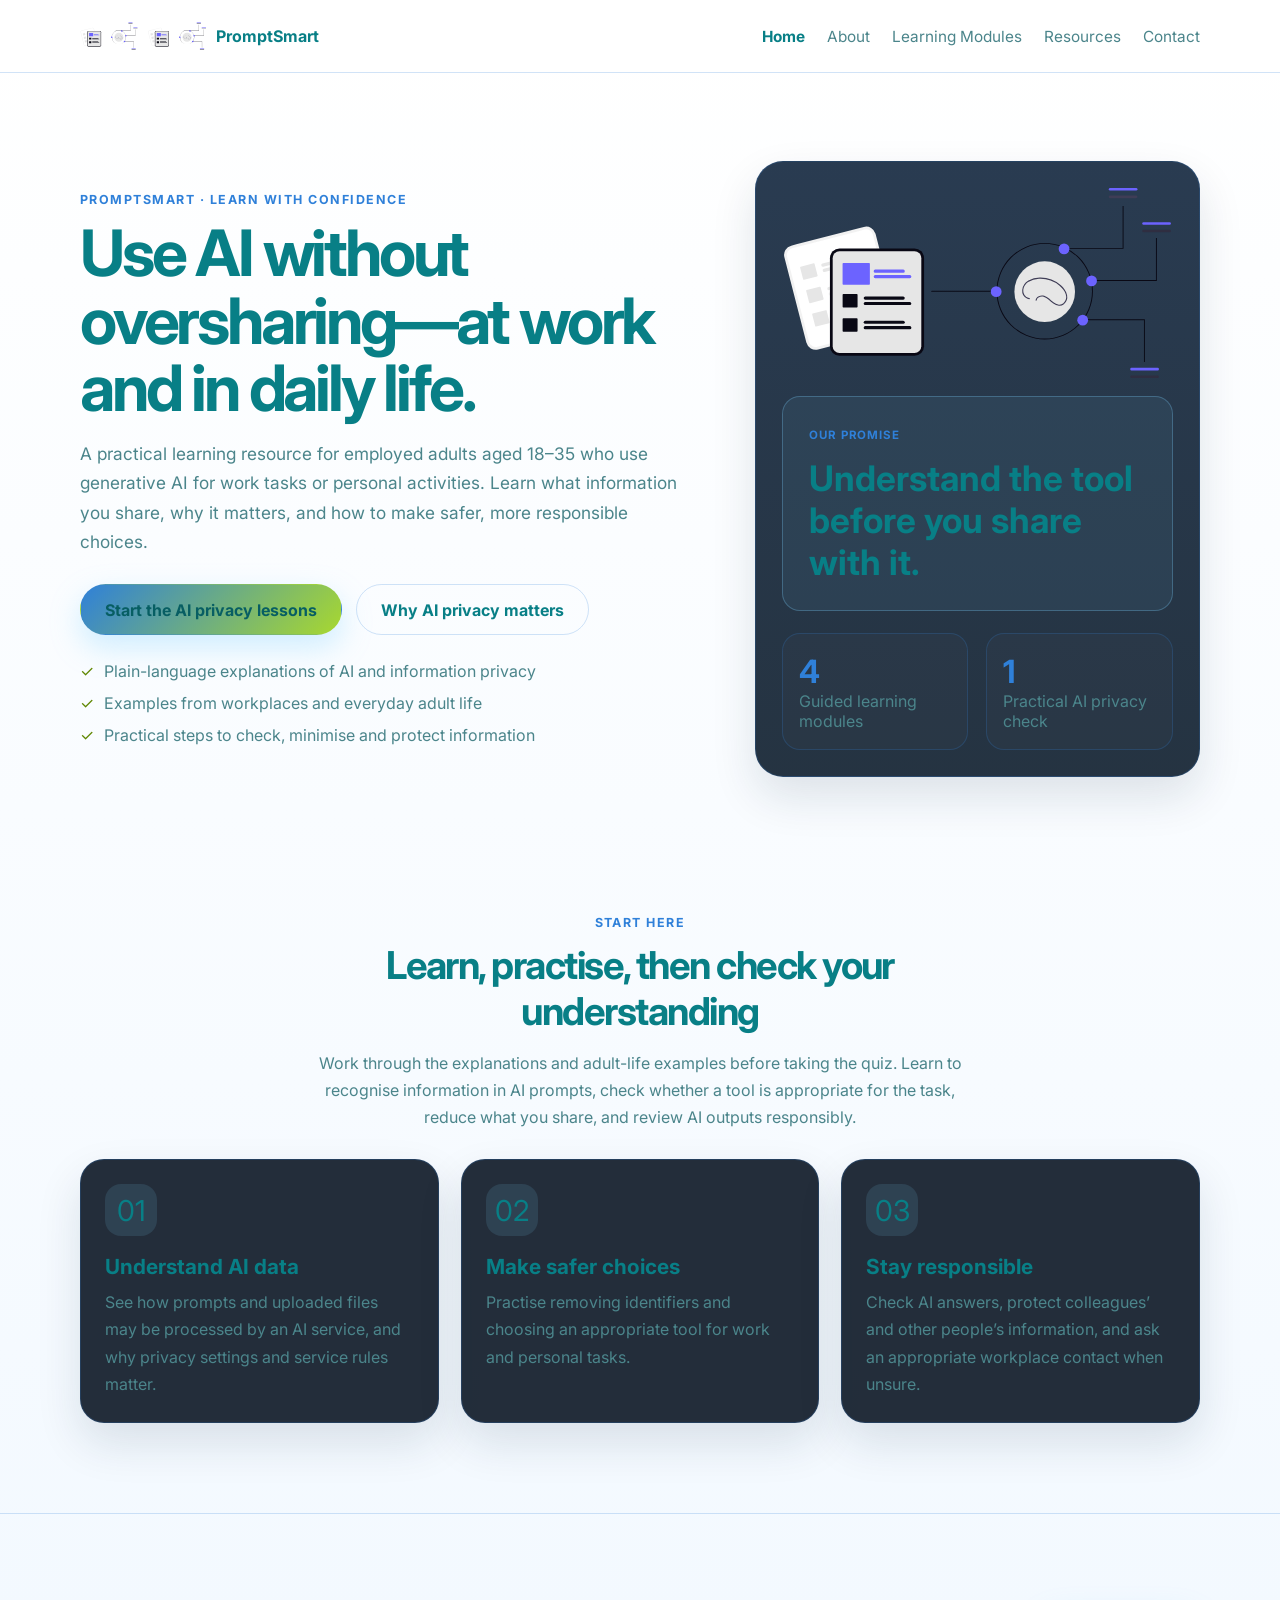
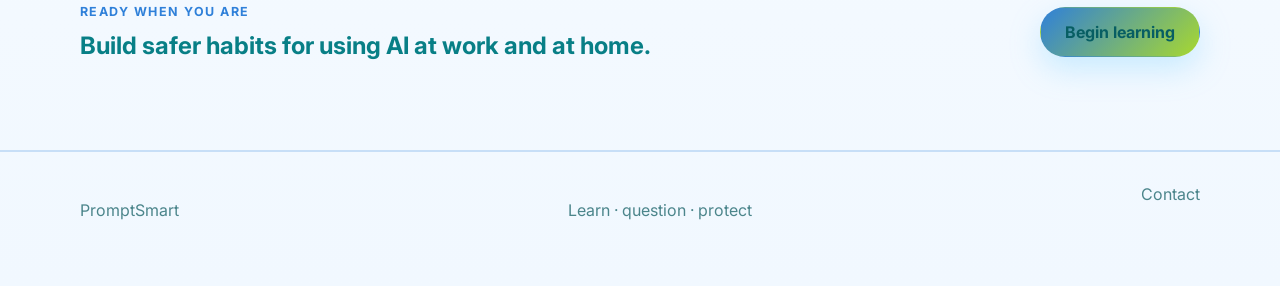
==== commit ffa324f4: "Refocus AI privacy learning content for adults Update homepage, learning modules, checks, quiz, reso" ====
--- a/Educational Artefact/index.html
+++ b/Educational Artefact/index.html
@@ -3,8 +3,8 @@
   <head>
     <meta charset="UTF-8" />
     <meta name="viewport" content="width=device-width, initial-scale=1.0" />
-    <title>PromptSmart | AI Privacy for Schoolwork</title>
-    <meta name="description" content="Learn how to protect personal information while using generative AI for schoolwork with PromptSmart." />
+    <title>PromptSmart | AI Privacy at Work and in Daily Life</title>
+    <meta name="description" content="Learn how adults can protect personal information while using generative AI at work and in daily life." />
     <meta name="referrer" content="strict-origin-when-cross-origin" />
     <link rel="preconnect" href="https://fonts.googleapis.com" />
     <link rel="preconnect" href="https://fonts.gstatic.com" crossorigin />
@@ -15,9 +15,9 @@
     <a class="skip-link" href="#main-content">Skip to content</a>
     <header class="topbar"><div class="container nav"><a class="brand" href="index.html" aria-label="PromptSmart home"><img class="brand-logo-image" src="assets/Document%20analysis%20logo.svg" alt="A person using a laptop with an AI assistant" /><span>PromptSmart</span></a><nav class="nav-links" aria-label="Main navigation"><a class="active" href="index.html">Home</a><a href="about.html">About</a><a href="modules.html">Learning Modules</a><a href="resources.html">Resources</a><a href="contact.html">Contact</a></nav></div></header>
     <main id="main-content">
-      <section class="hero"><div class="container hero-grid"><div class="hero-copy"><p class="eyebrow">PromptSmart · Learn with confidence</p><h1>Use AI for learning without oversharing.</h1><p class="subtitle">A practical learning resource for learners who use generative AI for schoolwork. Understand what personal information is, what can happen when it is entered into an AI tool, and how to make safer, more responsible choices.</p><div class="hero-actions"><a class="button primary" href="modules.html">Start the AI privacy lessons</a><a class="button secondary" href="about.html">Why AI privacy matters</a></div><ul class="hero-points"><li>Plain-language explanations of AI and privacy</li><li>Worked examples based on schoolwork and learner information</li><li>Steps to check, minimise and protect information</li></ul></div><div class="hero-panel" aria-label="PromptSmart overview"><img class="hero-illustration" src="assets/Document%20analysis%20logo.svg" alt="A person entering information into a laptop while an AI assistant analyses a document" /><div class="mini-card"><span class="label">Our promise</span><h2>Understand the tool before you share with it.</h2></div><div class="stats"><div><strong>4</strong><span>Guided learning modules</span></div><div><strong>1</strong><span>Practical AI privacy check</span></div></div></div></div></section>
-      <section class="section"><div class="container"><div class="section-heading narrow"><p class="eyebrow">Start here</p><h2>Learn, practise, then check your understanding</h2><p class="section-intro">Work through the explanations and school-based examples before taking the quiz. You will learn to recognise information in AI prompts, check whether a tool is appropriate, reduce what you share and review AI outputs responsibly.</p></div><div class="card-grid"><article class="info-card"><span class="icon">01</span><h3>Understand AI data</h3><p>See how prompts and uploaded files may be processed by an AI service, and why privacy settings and service rules matter.</p></article><article class="info-card"><span class="icon">02</span><h3>Make safer choices</h3><p>Practise using fictional details, removing identifiers and choosing an approved tool for schoolwork.</p></article><article class="info-card"><span class="icon">03</span><h3>Stay responsible</h3><p>Check AI answers, protect other people’s information and ask a trusted educator when unsure.</p></article></div></div></section>
-      <section class="section alt-section"><div class="container cta-banner"><div><p class="eyebrow">Ready when you are</p><h2>Build safer habits for using AI in schoolwork.</h2></div><a class="button primary" href="modules.html">Begin learning</a></div></section>
+      <section class="hero"><div class="container hero-grid"><div class="hero-copy"><p class="eyebrow">PromptSmart · Learn with confidence</p><h1>Use AI without oversharing—at work and in daily life.</h1><p class="subtitle">A practical learning resource for employed adults aged 18–35 who use generative AI for work tasks or personal activities. Learn what information you share, why it matters, and how to make safer, more responsible choices.</p><div class="hero-actions"><a class="button primary" href="modules.html">Start the AI privacy lessons</a><a class="button secondary" href="about.html">Why AI privacy matters</a></div><ul class="hero-points"><li>Plain-language explanations of AI and information privacy</li><li>Examples from workplaces and everyday adult life</li><li>Practical steps to check, minimise and protect information</li></ul></div><div class="hero-panel" aria-label="PromptSmart overview"><img class="hero-illustration" src="assets/Document%20analysis%20logo.svg" alt="A person entering information into a laptop while an AI assistant analyses a document" /><div class="mini-card"><span class="label">Our promise</span><h2>Understand the tool before you share with it.</h2></div><div class="stats"><div><strong>4</strong><span>Guided learning modules</span></div><div><strong>1</strong><span>Practical AI privacy check</span></div></div></div></div></section>
+      <section class="section"><div class="container"><div class="section-heading narrow"><p class="eyebrow">Start here</p><h2>Learn, practise, then check your understanding</h2><p class="section-intro">Work through the explanations and adult-life examples before taking the quiz. Learn to recognise information in AI prompts, check whether a tool is appropriate for the task, reduce what you share, and review AI outputs responsibly.</p></div><div class="card-grid"><article class="info-card"><span class="icon">01</span><h3>Understand AI data</h3><p>See how prompts and uploaded files may be processed by an AI service, and why privacy settings and service rules matter.</p></article><article class="info-card"><span class="icon">02</span><h3>Make safer choices</h3><p>Practise removing identifiers and choosing an appropriate tool for work and personal tasks.</p></article><article class="info-card"><span class="icon">03</span><h3>Stay responsible</h3><p>Check AI answers, protect colleagues’ and other people’s information, and ask an appropriate workplace contact when unsure.</p></article></div></div></section>
+      <section class="section alt-section"><div class="container cta-banner"><div><p class="eyebrow">Ready when you are</p><h2>Build safer habits for using AI at work and at home.</h2></div><a class="button primary" href="modules.html">Begin learning</a></div></section>
     </main>
     <footer class="footer"><div class="container footer-inner"><p>PromptSmart</p><p>Learn · question · protect</p><a href="contact.html">Contact</a></div></footer>
   </body>
